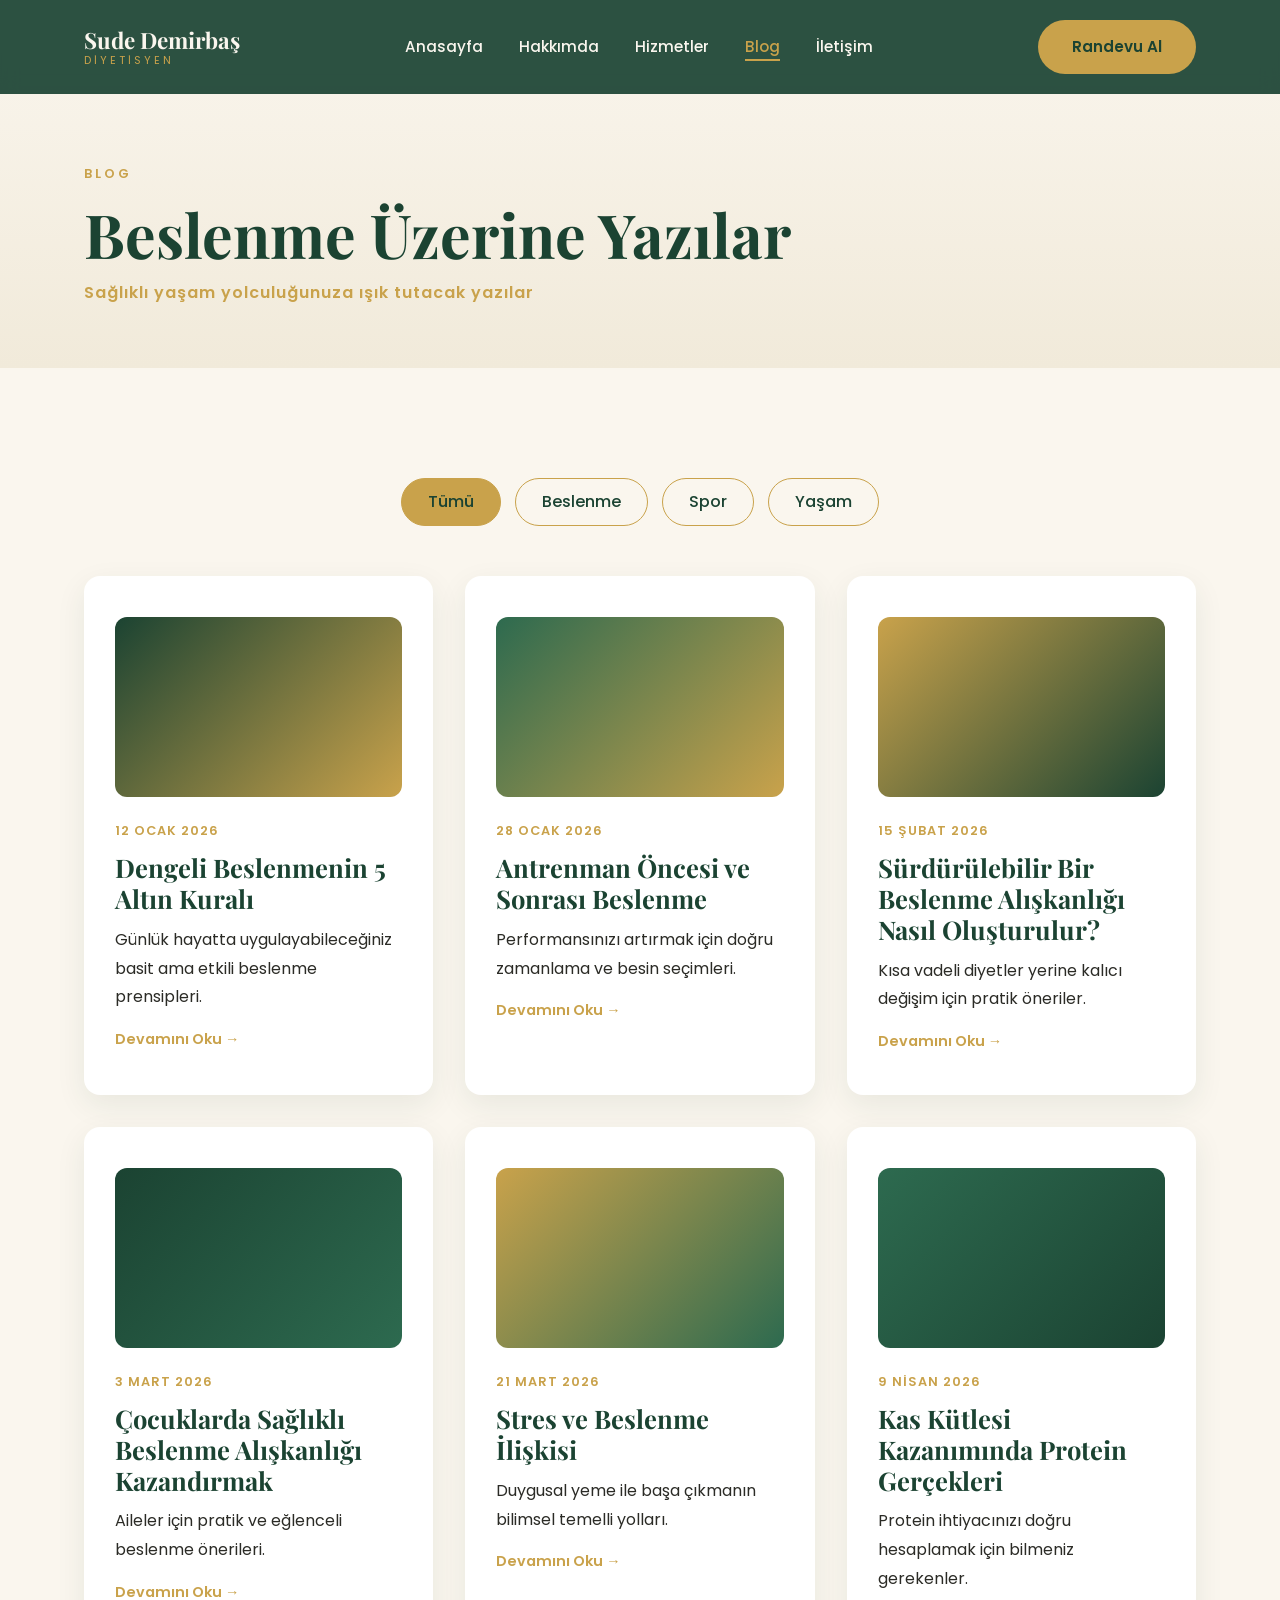
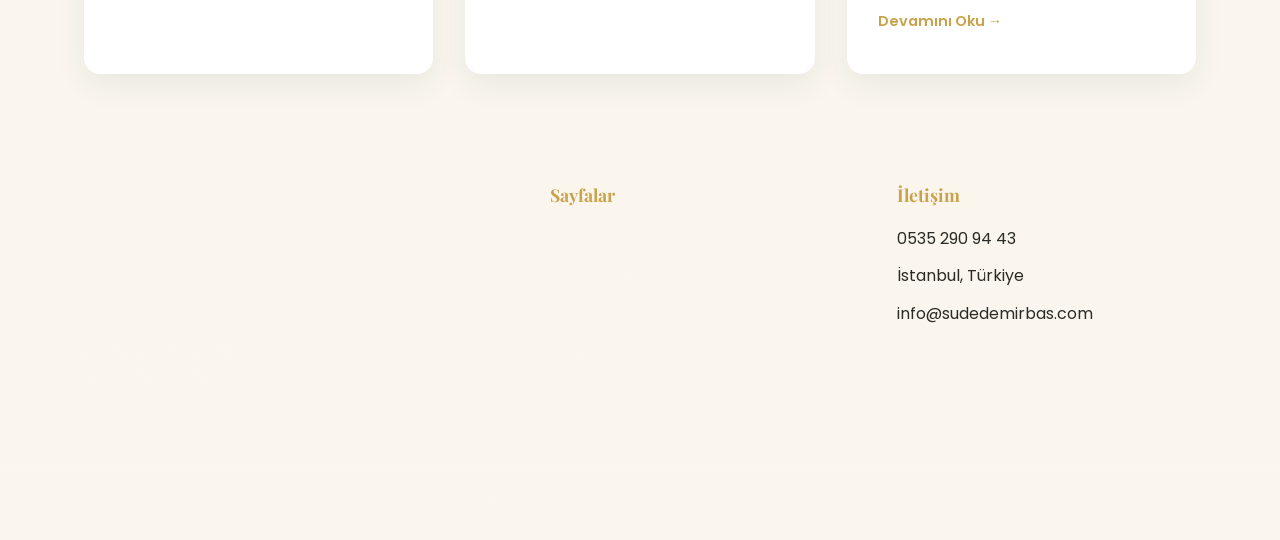
==== blog.html @ 2c1750d7 "İlk sürüm: Sude Demirbaş diyetisyen web sitesi HTML/CSS/JS ile hazırlanan çok sayfalı diyetisyen tan" ====
<!DOCTYPE html>
<html lang="tr">
<head>
  <meta charset="UTF-8">
  <meta name="viewport" content="width=device-width, initial-scale=1.0">
  <title>Blog | Sude Demirbaş</title>
  <meta name="description" content="Beslenme, spor ve sağlıklı yaşam üzerine yazılar.">
  <link rel="preconnect" href="https://fonts.googleapis.com">
  <link rel="preconnect" href="https://fonts.gstatic.com" crossorigin>
  <link href="https://fonts.googleapis.com/css2?family=Playfair+Display:wght@600;700;800&family=Poppins:wght@300;400;500;600;700&display=swap" rel="stylesheet">
  <link rel="stylesheet" href="css/style.css">
</head>
<body data-page="blog">
  <header id="site-header" class="site-header"></header>
  <main>
    <section class="page-hero reveal">
      <div class="container">
        <span class="eyebrow">Blog</span>
        <h1>Beslenme Üzerine Yazılar</h1>
        <p class="page-hero-desc">Sağlıklı yaşam yolculuğunuza ışık tutacak yazılar</p>
      </div>
    </section>

    <section class="section blog-section">
      <div class="container">
        <div class="blog-filters reveal">
          <button class="filter-btn active" data-filter="all">Tümü</button>
          <button class="filter-btn" data-filter="beslenme">Beslenme</button>
          <button class="filter-btn" data-filter="spor">Spor</button>
          <button class="filter-btn" data-filter="yasam">Yaşam</button>
        </div>
        <div class="grid grid-3 blog-grid">
          <article class="card blog-card reveal" data-category="beslenme">
            <div class="blog-thumb blog-thumb--1"></div>
            <span class="blog-date">12 Ocak 2026</span>
            <h3>Dengeli Beslenmenin 5 Altın Kuralı</h3>
            <p>Günlük hayatta uygulayabileceğiniz basit ama etkili beslenme prensipleri.</p>
            <a href="#" class="card-link">Devamını Oku →</a>
          </article>
          <article class="card blog-card reveal" data-category="spor">
            <div class="blog-thumb blog-thumb--2"></div>
            <span class="blog-date">28 Ocak 2026</span>
            <h3>Antrenman Öncesi ve Sonrası Beslenme</h3>
            <p>Performansınızı artırmak için doğru zamanlama ve besin seçimleri.</p>
            <a href="#" class="card-link">Devamını Oku →</a>
          </article>
          <article class="card blog-card reveal" data-category="yasam">
            <div class="blog-thumb blog-thumb--3"></div>
            <span class="blog-date">15 Şubat 2026</span>
            <h3>Sürdürülebilir Bir Beslenme Alışkanlığı Nasıl Oluşturulur?</h3>
            <p>Kısa vadeli diyetler yerine kalıcı değişim için pratik öneriler.</p>
            <a href="#" class="card-link">Devamını Oku →</a>
          </article>
          <article class="card blog-card reveal" data-category="beslenme">
            <div class="blog-thumb blog-thumb--4"></div>
            <span class="blog-date">3 Mart 2026</span>
            <h3>Çocuklarda Sağlıklı Beslenme Alışkanlığı Kazandırmak</h3>
            <p>Aileler için pratik ve eğlenceli beslenme önerileri.</p>
            <a href="#" class="card-link">Devamını Oku →</a>
          </article>
          <article class="card blog-card reveal" data-category="yasam">
            <div class="blog-thumb blog-thumb--5"></div>
            <span class="blog-date">21 Mart 2026</span>
            <h3>Stres ve Beslenme İlişkisi</h3>
            <p>Duygusal yeme ile başa çıkmanın bilimsel temelli yolları.</p>
            <a href="#" class="card-link">Devamını Oku →</a>
          </article>
          <article class="card blog-card reveal" data-category="spor">
            <div class="blog-thumb blog-thumb--6"></div>
            <span class="blog-date">9 Nisan 2026</span>
            <h3>Kas Kütlesi Kazanımında Protein Gerçekleri</h3>
            <p>Protein ihtiyacınızı doğru hesaplamak için bilmeniz gerekenler.</p>
            <a href="#" class="card-link">Devamını Oku →</a>
          </article>
        </div>
      </div>
    </section>
  </main>
  <footer id="site-footer"></footer>
  <script src="js/script.js" defer></script>
</body>
</html>
---- css/style.css ----
/* ============ DESIGN TOKENS ============ */
:root {
  --color-primary: #1B4332;
  --color-primary-light: #2D6A4F;
  --color-gold: #C9A24B;
  --color-cream: #FAF6EE;
  --color-text: #2B2B26;
  --color-white: #FFFFFF;
  --font-heading: 'Playfair Display', serif;
  --font-body: 'Poppins', sans-serif;
  --radius: 16px;
  --shadow-soft: 0 10px 30px rgba(27, 67, 50, 0.08);
  --shadow-strong: 0 20px 45px rgba(27, 67, 50, 0.18);
  --transition: 0.3s ease;
  --container-width: 1160px;
}

/* ============ RESET ============ */
*, *::before, *::after { box-sizing: border-box; margin: 0; padding: 0; }
html { scroll-behavior: smooth; }
body {
  font-family: var(--font-body);
  color: var(--color-text);
  background: var(--color-cream);
  line-height: 1.6;
  overflow-x: hidden;
}
img { max-width: 100%; display: block; }
a { text-decoration: none; color: inherit; }
ul { list-style: none; }
button { font: inherit; cursor: pointer; border: none; background: none; }
input, textarea { font: inherit; }

/* ============ TYPOGRAPHY ============ */
h1, h2, h3, h4 { font-family: var(--font-heading); color: var(--color-primary); line-height: 1.2; font-weight: 700; }
h1 { font-size: clamp(2.4rem, 5vw, 3.8rem); }
h2 { font-size: clamp(1.9rem, 4vw, 2.7rem); }
h3 { font-size: clamp(1.3rem, 3vw, 1.6rem); }
p { line-height: 1.8; color: var(--color-text); }

/* ============ LAYOUT ============ */
.container { max-width: var(--container-width); margin: 0 auto; padding: 0 24px; }
.section { padding: 110px 0; }
.section--alt { background: var(--color-white); }
.section-title-wrap { text-align: center; max-width: 640px; margin: 0 auto 60px; }
.eyebrow { display: inline-block; text-transform: uppercase; letter-spacing: 3px; color: var(--color-gold); font-size: 0.8rem; font-weight: 600; margin-bottom: 14px; }
.divider-gold { width: 60px; height: 3px; background: var(--color-gold); margin: 18px auto 0; border-radius: 3px; }
.grid { display: grid; gap: 32px; }
.grid-3 { grid-template-columns: repeat(3, 1fr); }
.grid-2 { grid-template-columns: repeat(2, 1fr); }

/* ============ BUTTONS ============ */
.btn { display: inline-flex; align-items: center; gap: 10px; padding: 15px 34px; border-radius: 50px; font-weight: 600; font-size: 0.95rem; transition: var(--transition); }
.btn-primary { background: var(--color-gold); color: var(--color-primary); }
.btn-primary:hover { background: var(--color-primary); color: var(--color-white); transform: translateY(-3px); box-shadow: var(--shadow-strong); }
.btn-outline { border: 2px solid var(--color-gold); color: var(--color-primary); }
.btn-outline:hover { background: var(--color-gold); color: var(--color-primary); transform: translateY(-3px); }
.btn-light { border: 2px solid rgba(250,246,238,0.6); color: var(--color-cream); }
.btn-light:hover { background: var(--color-cream); color: var(--color-primary); }

/* ============ CARDS ============ */
.card { background: var(--color-white); border-radius: var(--radius); padding: 40px 30px; box-shadow: var(--shadow-soft); transition: var(--transition); border: 1px solid transparent; }
.card:hover { transform: translateY(-10px); border-color: var(--color-gold); box-shadow: var(--shadow-strong); }
.card-icon { width: 56px; height: 56px; border-radius: 50%; background: rgba(201,162,75,0.12); display: flex; align-items: center; justify-content: center; margin-bottom: 22px; color: var(--color-gold); }
.card-icon svg { width: 26px; height: 26px; }
.card-link { display: inline-block; margin-top: 16px; color: var(--color-gold); font-weight: 600; font-size: 0.9rem; }

/* ============ REVEAL ANIMATION ============ */
.reveal { opacity: 0; transform: translateY(36px); transition: opacity 0.8s ease, transform 0.8s ease; }
.reveal.is-visible { opacity: 1; transform: translateY(0); }

/* ============ HEADER ============ */
.site-header { position: fixed; top: 0; left: 0; width: 100%; z-index: 1000; background: rgba(27,67,50,0.92); backdrop-filter: blur(8px); transition: var(--transition); }
.site-header.scrolled { box-shadow: var(--shadow-strong); }
.header-inner { display: flex; align-items: center; justify-content: space-between; padding: 20px 24px; transition: var(--transition); }
.logo { display: flex; flex-direction: column; line-height: 1.1; }
.logo-name { font-family: var(--font-heading); font-size: 1.4rem; color: var(--color-cream); font-weight: 700; }
.logo-tag { font-size: 0.68rem; letter-spacing: 3px; text-transform: uppercase; color: var(--color-gold); margin-top: 2px; }
.nav-list { display: flex; gap: 36px; }
.nav-list a { color: var(--color-cream); font-size: 0.95rem; font-weight: 500; position: relative; padding-bottom: 4px; }
.nav-list a::after { content: ''; position: absolute; left: 0; bottom: 0; width: 0; height: 2px; background: var(--color-gold); transition: var(--transition); }
.nav-list a:hover::after, .nav-list a.active::after { width: 100%; }
.nav-list a.active { color: var(--color-gold); }
.header-actions { display: flex; align-items: center; gap: 20px; }
.nav-toggle { display: none; flex-direction: column; gap: 5px; width: 28px; }
.nav-toggle span { display: block; height: 2px; background: var(--color-cream); border-radius: 2px; transition: var(--transition); }
.nav-toggle.open span:nth-child(1) { transform: translateY(7px) rotate(45deg); }
.nav-toggle.open span:nth-child(2) { opacity: 0; }
.nav-toggle.open span:nth-child(3) { transform: translateY(-7px) rotate(-45deg); }

@media (max-width: 860px) {
  .nav-toggle { display: flex; }
  .nav-list { position: fixed; top: 0; right: -100%; width: 78%; max-width: 320px; height: 100vh; background: var(--color-primary); flex-direction: column; padding: 120px 36px; gap: 28px; transition: right 0.4s ease; }
  .nav-list.open { right: 0; }
}

/* ============ FOOTER ============ */
.site-footer { background: var(--color-primary); color: var(--color-cream); padding: 80px 0 0; }
.footer-grid { display: grid; grid-template-columns: 1.4fr 1fr 1fr; gap: 48px; padding-bottom: 56px; }
.footer-brand .logo-name { color: var(--color-cream); }
.footer-desc { margin-top: 16px; color: rgba(250,246,238,0.75); max-width: 320px; }
.footer-heading { font-family: var(--font-heading); font-size: 1.1rem; color: var(--color-gold); margin-bottom: 20px; }
.footer-links li { margin-bottom: 12px; }
.footer-links a { color: rgba(250,246,238,0.8); transition: var(--transition); }
.footer-links a:hover { color: var(--color-gold); }
.footer-social { display: flex; gap: 14px; margin-top: 20px; }
.footer-social a { width: 40px; height: 40px; border-radius: 50%; border: 1px solid rgba(250,246,238,0.3); display: flex; align-items: center; justify-content: center; transition: var(--transition); color: var(--color-cream); }
.footer-social a:hover { background: var(--color-gold); border-color: var(--color-gold); color: var(--color-primary); }
.footer-bottom { border-top: 1px solid rgba(250,246,238,0.15); padding: 24px 0; text-align: center; font-size: 0.85rem; color: rgba(250,246,238,0.6); }

@media (max-width: 760px) {
  .footer-grid { grid-template-columns: 1fr; }
  .grid-3, .grid-2 { grid-template-columns: 1fr; }
}

/* ============ HERO ============ */
.hero { min-height: 100vh; display: flex; align-items: center; padding-top: 100px; background: linear-gradient(180deg, var(--color-cream) 0%, #F1EADA 100%); position: relative; overflow: hidden; }
.hero-inner { display: grid; grid-template-columns: 1.1fr 0.9fr; gap: 60px; align-items: center; }
.hero-desc { margin: 24px 0 36px; max-width: 480px; font-size: 1.05rem; }
.hero-actions { display: flex; gap: 18px; flex-wrap: wrap; }
.hero-visual { display: flex; justify-content: center; position: relative; }
.hero-portrait { width: 340px; height: 340px; border-radius: 50%; background: linear-gradient(135deg, var(--color-primary), var(--color-primary-light)); display: flex; align-items: center; justify-content: center; box-shadow: var(--shadow-strong); border: 6px solid var(--color-white); }
.hero-portrait-initial { font-family: var(--font-heading); font-size: 5rem; color: var(--color-gold); }
.hero-badge { position: absolute; bottom: 10px; left: 0; background: var(--color-white); border-radius: var(--radius); padding: 16px 24px; box-shadow: var(--shadow-strong); text-align: center; }
.hero-badge strong { display: block; font-family: var(--font-heading); font-size: 1.6rem; color: var(--color-gold); }
.hero-badge span { font-size: 0.75rem; color: var(--color-text); }

/* ============ STATS ============ */
.stats-grid { text-align: center; }
.stat-number { font-family: var(--font-heading); font-size: 3rem; color: var(--color-primary); }
.stat-plus { font-family: var(--font-heading); font-size: 2rem; color: var(--color-gold); }
.stat p { margin-top: 8px; text-transform: uppercase; letter-spacing: 2px; font-size: 0.8rem; }

/* ============ TESTIMONIALS ============ */
.testimonial-text { font-style: italic; margin-bottom: 20px; }
.testimonial-author { font-weight: 600; color: var(--color-gold); }

/* ============ CTA BAND ============ */
.cta-band { background: var(--color-primary); padding: 90px 0; text-align: center; }
.cta-inner h2 { color: var(--color-cream); }
.cta-inner p { color: rgba(250,246,238,0.8); margin: 16px 0 32px; }

@media (max-width: 900px) {
  .hero-inner { grid-template-columns: 1fr; text-align: center; }
  .hero-actions { justify-content: center; }
  .hero-visual { margin-top: 40px; }
}

/* ============ PAGE HERO (inner pages) ============ */
.page-hero { padding: 160px 0 60px; background: linear-gradient(180deg, var(--color-cream), #F1EADA); text-align: left; }
.page-hero-desc { color: var(--color-gold); font-weight: 600; letter-spacing: 1px; margin-top: 8px; }

/* ============ ABOUT ============ */
.about-intro-grid { display: grid; grid-template-columns: 0.8fr 1.2fr; gap: 60px; align-items: center; }
.about-portrait-circle { width: 300px; height: 300px; margin: 0 auto; }
.about-text p { margin-top: 20px; }

/* ============ TIMELINE ============ */
.timeline { max-width: 760px; margin: 0 auto; border-left: 2px solid var(--color-gold); padding-left: 40px; }
.timeline-item { position: relative; margin-bottom: 44px; }
.timeline-item::before { content: ''; position: absolute; left: -46px; top: 4px; width: 12px; height: 12px; border-radius: 50%; background: var(--color-gold); border: 3px solid var(--color-cream); }
.timeline-year { display: inline-block; font-family: var(--font-heading); color: var(--color-gold); font-size: 1.1rem; margin-bottom: 6px; }
.timeline-content h3 { margin-bottom: 8px; }

/* ============ BADGES ============ */
.badge-list { display: flex; flex-wrap: wrap; gap: 14px; justify-content: center; }
.badge { background: var(--color-white); border: 1px solid var(--color-gold); color: var(--color-primary); padding: 10px 22px; border-radius: 50px; font-size: 0.9rem; font-weight: 500; box-shadow: var(--shadow-soft); }

/* ============ PHILOSOPHY ============ */
.philosophy-inner { max-width: 700px; margin: 0 auto; text-align: center; }
.philosophy-inner h2 { margin: 16px 0 24px; }

@media (max-width: 860px) {
  .about-intro-grid { grid-template-columns: 1fr; text-align: center; }
  .timeline { padding-left: 30px; }
  .timeline-item::before { left: -36px; }
}

/* ============ PROCESS ============ */
.process-grid { text-align: center; }
.process-number { display: block; font-family: var(--font-heading); font-size: 2.2rem; color: var(--color-gold); margin-bottom: 12px; }

/* ============ BLOG ============ */
.blog-filters { display: flex; justify-content: center; gap: 14px; margin-bottom: 50px; flex-wrap: wrap; }
.filter-btn { padding: 10px 26px; border-radius: 50px; border: 1px solid var(--color-gold); color: var(--color-primary); background: transparent; font-weight: 500; transition: var(--transition); }
.filter-btn.active, .filter-btn:hover { background: var(--color-gold); color: var(--color-primary); }
.blog-thumb { height: 180px; border-radius: calc(var(--radius) - 4px); margin-bottom: 20px; background: linear-gradient(135deg, var(--color-primary), var(--color-gold)); }
.blog-thumb--2 { background: linear-gradient(135deg, var(--color-primary-light), var(--color-gold)); }
.blog-thumb--3 { background: linear-gradient(135deg, var(--color-gold), var(--color-primary)); }
.blog-thumb--4 { background: linear-gradient(135deg, var(--color-primary), var(--color-primary-light)); }
.blog-thumb--5 { background: linear-gradient(135deg, var(--color-gold), var(--color-primary-light)); }
.blog-thumb--6 { background: linear-gradient(135deg, var(--color-primary-light), var(--color-primary)); }
.blog-date { color: var(--color-gold); font-size: 0.8rem; font-weight: 600; letter-spacing: 1px; text-transform: uppercase; }
.blog-card h3 { margin: 10px 0 12px; }

/* ============ CONTACT ============ */
.contact-grid { display: grid; grid-template-columns: 0.8fr 1.2fr; gap: 60px; }
.contact-list { margin-top: 30px; display: flex; flex-direction: column; gap: 24px; }
.contact-list li { display: flex; gap: 16px; align-items: flex-start; }
.contact-icon { width: 44px; height: 44px; border-radius: 50%; background: rgba(201,162,75,0.12); color: var(--color-gold); display: flex; align-items: center; justify-content: center; flex-shrink: 0; }
.contact-icon svg { width: 20px; height: 20px; }
.contact-list strong { display: block; margin-bottom: 4px; color: var(--color-primary); }
.contact-map { margin-top: 36px; height: 180px; border-radius: var(--radius); background: repeating-linear-gradient(45deg, #EFE7D3, #EFE7D3 10px, #E7DEC8 10px, #E7DEC8 20px); display: flex; align-items: center; justify-content: center; color: var(--color-primary); font-weight: 600; }

.contact-form { background: var(--color-white); padding: 44px; border-radius: var(--radius); box-shadow: var(--shadow-soft); }
.form-group { margin: 22px 0; display: flex; flex-direction: column; gap: 8px; }
.form-group label { font-size: 0.9rem; font-weight: 600; color: var(--color-primary); }
.form-group input, .form-group textarea { padding: 14px 16px; border: 1px solid #E2D9C4; border-radius: 10px; background: var(--color-cream); transition: var(--transition); }
.form-group input:focus, .form-group textarea:focus { outline: none; border-color: var(--color-gold); background: var(--color-white); }
.form-error { color: #B3441E; font-size: 0.8rem; min-height: 16px; }
.form-success { margin-top: 18px; padding: 14px 18px; border-radius: 10px; background: rgba(45,106,79,0.12); color: var(--color-primary-light); font-weight: 500; display: none; }
.form-success.visible { display: block; }

@media (max-width: 900px) {
  .contact-grid { grid-template-columns: 1fr; }
}
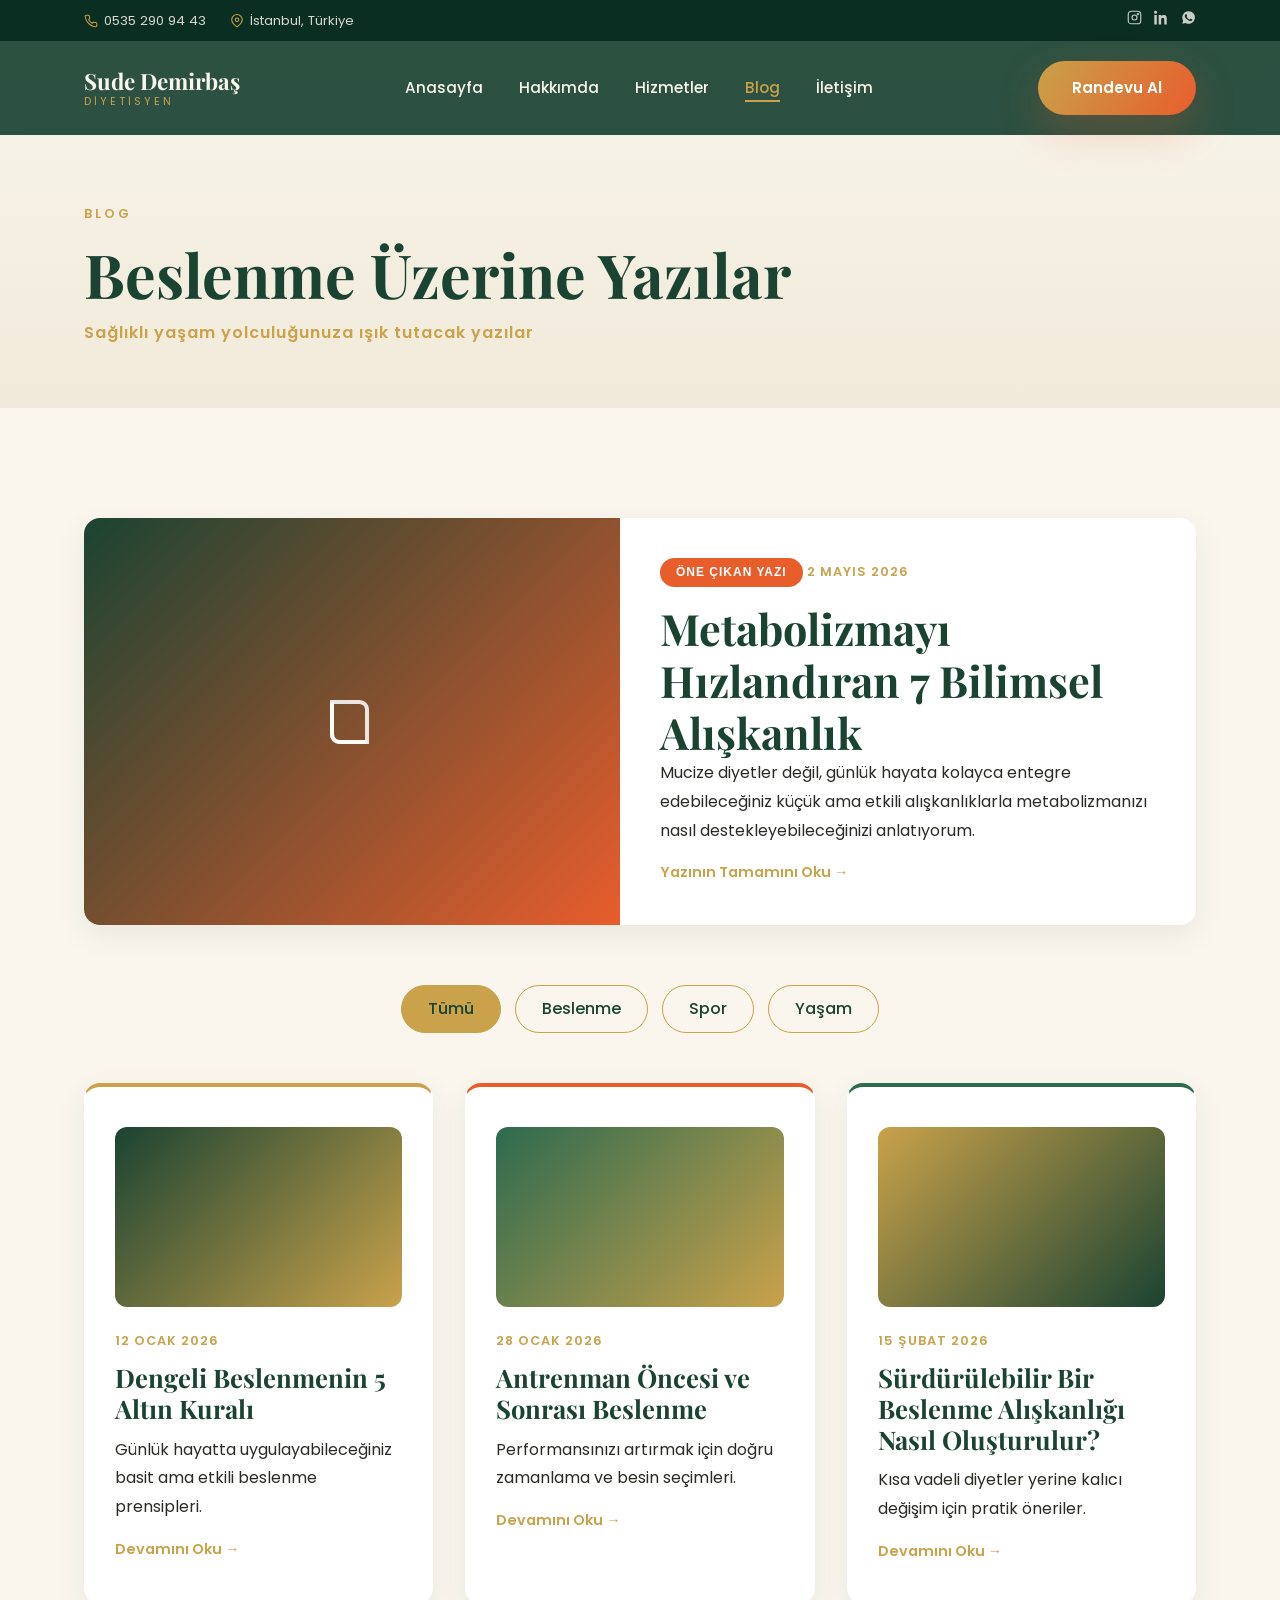
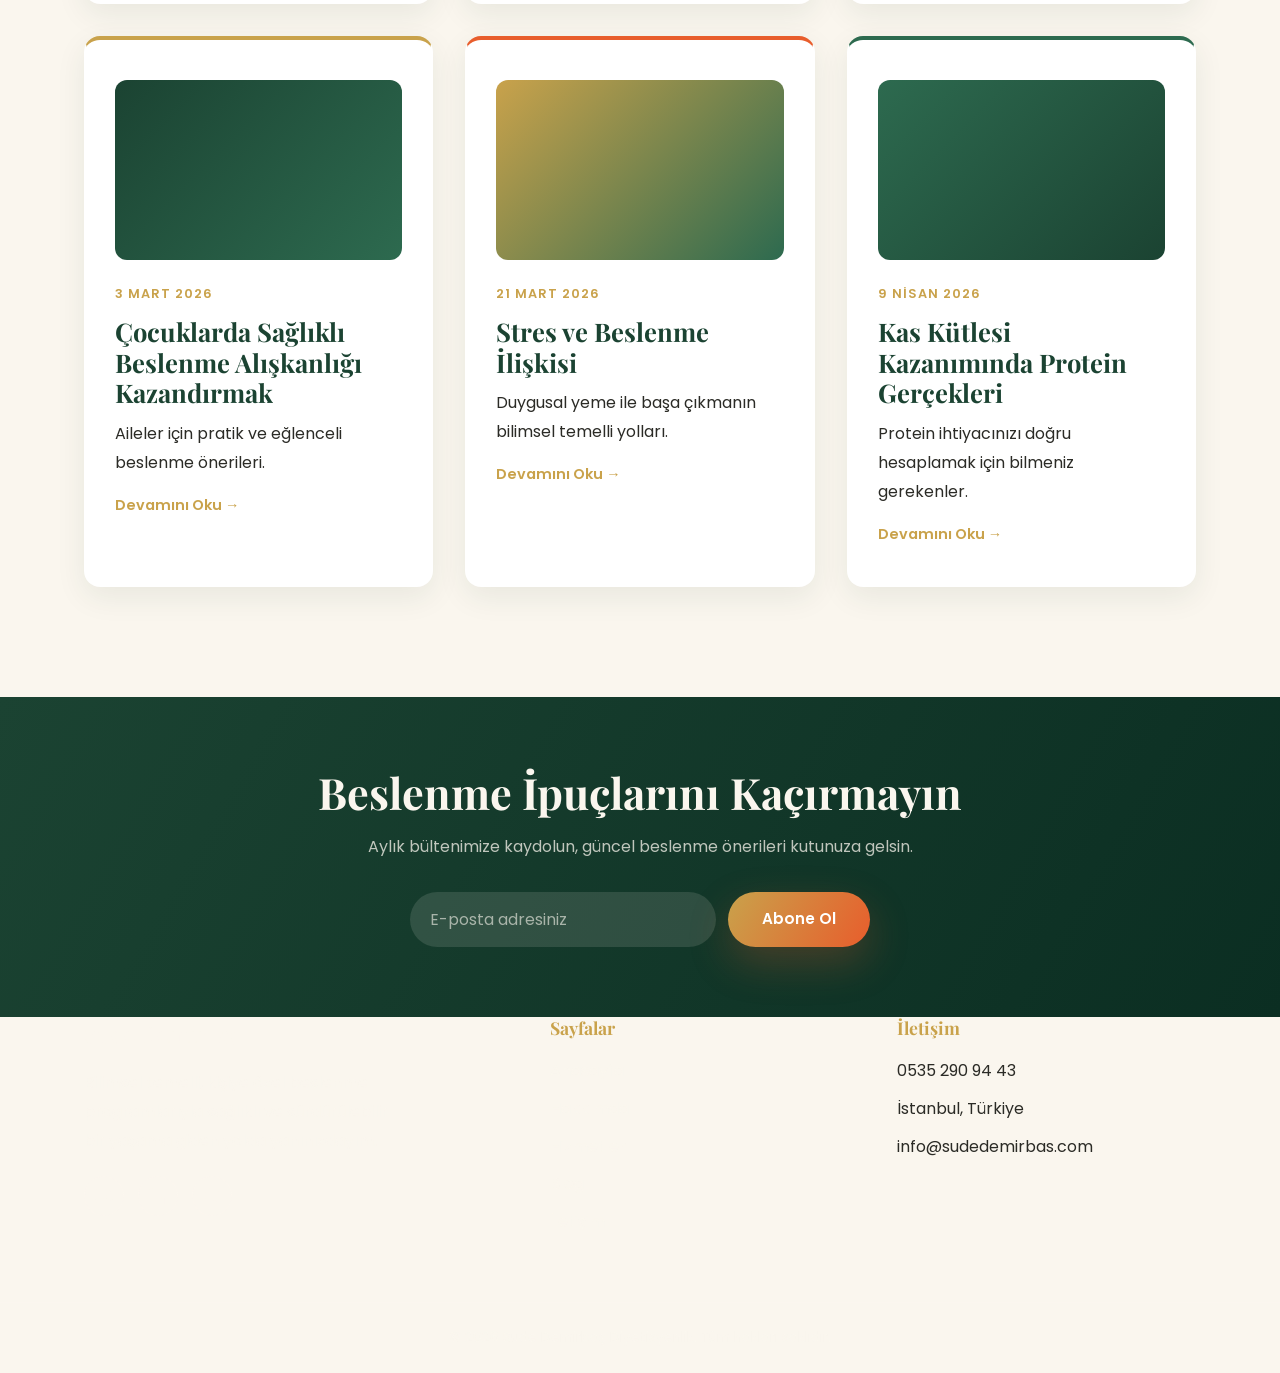
==== commit eb9d467a: "feat: daha canlı ve zengin görsel tasarım Altın+mercan vurgu renkleri, üst bilgi çubuğu, fiyat paket" ====
--- a/blog.html
+++ b/blog.html
@@ -23,6 +23,18 @@
 
     <section class="section blog-section">
       <div class="container">
+        <div class="featured-post reveal">
+          <div class="featured-post-thumb">
+            <svg viewBox="0 0 24 24" fill="none" stroke="currentColor" stroke-width="1.6"><path d="M4 4h11a3 3 0 013 3v13H7a3 3 0 01-3-3V4z"/><path d="M4 4v13a3 3 0 003 3h11"/></svg>
+          </div>
+          <div class="featured-post-body">
+            <span class="featured-tag">Öne Çıkan Yazı</span>
+            <span class="blog-date">2 Mayıs 2026</span>
+            <h2>Metabolizmayı Hızlandıran 7 Bilimsel Alışkanlık</h2>
+            <p>Mucize diyetler değil, günlük hayata kolayca entegre edebileceğiniz küçük ama etkili alışkanlıklarla metabolizmanızı nasıl destekleyebileceğinizi anlatıyorum.</p>
+            <a href="#" class="card-link">Yazının Tamamını Oku →</a>
+          </div>
+        </div>
         <div class="blog-filters reveal">
           <button class="filter-btn active" data-filter="all">Tümü</button>
           <button class="filter-btn" data-filter="beslenme">Beslenme</button>
@@ -75,6 +87,18 @@
         </div>
       </div>
     </section>
+
+    <section class="newsletter-band reveal">
+      <div class="container">
+        <h2>Beslenme İpuçlarını Kaçırmayın</h2>
+        <p>Aylık bültenimize kaydolun, güncel beslenme önerileri kutunuza gelsin.</p>
+        <form class="newsletter-form">
+          <input type="email" placeholder="E-posta adresiniz" required>
+          <button type="submit" class="btn btn-primary">Abone Ol</button>
+        </form>
+        <p class="newsletter-success">Aboneliğiniz alındı, teşekkürler!</p>
+      </div>
+    </section>
   </main>
   <footer id="site-footer"></footer>
   <script src="js/script.js" defer></script>
--- a/css/style.css
+++ b/css/style.css
@@ -1,8 +1,13 @@
 /* ============ DESIGN TOKENS ============ */
 :root {
   --color-primary: #1B4332;
+  --color-primary-deep: #0B2E22;
   --color-primary-light: #2D6A4F;
   --color-gold: #C9A24B;
+  --color-gold-light: #E4C077;
+  --color-accent: #E85D2C;
+  --color-accent-light: #FF8C61;
+  --color-blush: #FDEDE4;
   --color-cream: #FAF6EE;
   --color-text: #2B2B26;
   --color-white: #FFFFFF;
@@ -11,6 +16,7 @@
   --radius: 16px;
   --shadow-soft: 0 10px 30px rgba(27, 67, 50, 0.08);
   --shadow-strong: 0 20px 45px rgba(27, 67, 50, 0.18);
+  --shadow-color-pop: 0 16px 40px rgba(232, 93, 44, 0.25);
   --transition: 0.3s ease;
   --container-width: 1160px;
 }
@@ -51,7 +57,7 @@
 
 /* ============ BUTTONS ============ */
 .btn { display: inline-flex; align-items: center; gap: 10px; padding: 15px 34px; border-radius: 50px; font-weight: 600; font-size: 0.95rem; transition: var(--transition); }
-.btn-primary { background: var(--color-gold); color: var(--color-primary); }
+.btn-primary { background: linear-gradient(120deg, var(--color-gold), var(--color-accent)); color: var(--color-white); box-shadow: var(--shadow-color-pop); }
 .btn-primary:hover { background: var(--color-primary); color: var(--color-white); transform: translateY(-3px); box-shadow: var(--shadow-strong); }
 .btn-outline { border: 2px solid var(--color-gold); color: var(--color-primary); }
 .btn-outline:hover { background: var(--color-gold); color: var(--color-primary); transform: translateY(-3px); }
@@ -114,7 +120,7 @@
 }
 
 /* ============ HERO ============ */
-.hero { min-height: 100vh; display: flex; align-items: center; padding-top: 100px; background: linear-gradient(180deg, var(--color-cream) 0%, #F1EADA 100%); position: relative; overflow: hidden; }
+.hero { min-height: 100vh; display: flex; align-items: center; padding-top: 150px; background: linear-gradient(180deg, var(--color-cream) 0%, #F1EADA 100%); position: relative; overflow: hidden; }
 .hero-inner { display: grid; grid-template-columns: 1.1fr 0.9fr; gap: 60px; align-items: center; }
 .hero-desc { margin: 24px 0 36px; max-width: 480px; font-size: 1.05rem; }
 .hero-actions { display: flex; gap: 18px; flex-wrap: wrap; }
@@ -147,7 +153,7 @@
 }
 
 /* ============ PAGE HERO (inner pages) ============ */
-.page-hero { padding: 160px 0 60px; background: linear-gradient(180deg, var(--color-cream), #F1EADA); text-align: left; }
+.page-hero { padding: 200px 0 60px; background: linear-gradient(180deg, var(--color-cream), #F1EADA); text-align: left; }
 .page-hero-desc { color: var(--color-gold); font-weight: 600; letter-spacing: 1px; margin-top: 8px; }
 
 /* ============ ABOUT ============ */
@@ -214,3 +220,120 @@
 @media (max-width: 900px) {
   .contact-grid { grid-template-columns: 1fr; }
 }
+
+/* ============ VIBRANT ACCENTS & DECORATIVE ELEMENTS ============ */
+.text-gradient { background: linear-gradient(120deg, var(--color-gold), var(--color-accent)); -webkit-background-clip: text; background-clip: text; color: transparent; }
+
+.blob { position: absolute; border-radius: 50%; filter: blur(60px); opacity: 0.35; z-index: 0; pointer-events: none; }
+.blob--gold { background: var(--color-gold); }
+.blob--accent { background: var(--color-accent); }
+.blob--green { background: var(--color-primary-light); }
+
+.hero { position: relative; }
+.hero .blob-1 { width: 320px; height: 320px; top: -60px; right: 8%; }
+.hero .blob-2 { width: 260px; height: 260px; bottom: -40px; left: 4%; }
+.hero-inner, .hero .eyebrow, .hero h1, .hero-desc, .hero-actions, .hero-visual { position: relative; z-index: 1; }
+
+/* ============ TOPBAR ============ */
+.topbar { background: var(--color-primary-deep); color: rgba(250,246,238,0.85); font-size: 0.82rem; overflow: hidden; transition: max-height 0.3s ease, padding 0.3s ease, opacity 0.3s ease; max-height: 44px; }
+.topbar-inner { display: flex; justify-content: space-between; align-items: center; padding: 10px 24px; gap: 16px; flex-wrap: wrap; }
+.topbar-left { display: flex; gap: 24px; flex-wrap: wrap; }
+.topbar-item { display: inline-flex; align-items: center; gap: 6px; }
+.topbar-item svg { width: 14px; height: 14px; color: var(--color-gold); }
+.topbar-social { display: flex; gap: 12px; }
+.topbar-social a { color: rgba(250,246,238,0.8); transition: var(--transition); }
+.topbar-social a:hover { color: var(--color-accent-light); }
+.site-header.scrolled .topbar { max-height: 0; padding: 0; opacity: 0; }
+
+@media (max-width: 760px) {
+  .topbar-left { display: none; }
+  .topbar-inner { justify-content: center; }
+}
+
+/* ============ COLORED CARD ACCENTS ============ */
+.card { border-top: 4px solid var(--color-gold); }
+.grid-3 .card:nth-child(3n+2) { border-top-color: var(--color-accent); }
+.grid-3 .card:nth-child(3n+3) { border-top-color: var(--color-primary-light); }
+
+/* ============ TRUST STRIP ============ */
+.trust-strip { padding: 30px 0; background: var(--color-primary); }
+.trust-strip .container { display: flex; flex-wrap: wrap; justify-content: center; gap: 14px; }
+.trust-pill { display: inline-flex; align-items: center; gap: 8px; padding: 10px 20px; border-radius: 50px; background: rgba(250,246,238,0.08); color: var(--color-cream); font-size: 0.85rem; font-weight: 500; border: 1px solid rgba(201,162,75,0.35); }
+.trust-pill svg { width: 16px; height: 16px; color: var(--color-gold); }
+
+/* ============ PRICING ============ */
+.pricing-grid { align-items: stretch; }
+.pricing-card { background: var(--color-white); border-radius: var(--radius); padding: 44px 32px; box-shadow: var(--shadow-soft); border: 2px solid transparent; border-top: 2px solid transparent; text-align: center; display: flex; flex-direction: column; transition: var(--transition); position: relative; }
+.pricing-card:hover { transform: translateY(-8px); box-shadow: var(--shadow-strong); }
+.pricing-card--featured { border-color: var(--color-accent); background: linear-gradient(180deg, var(--color-white), var(--color-blush)); }
+.pricing-badge { position: absolute; top: -14px; left: 50%; transform: translateX(-50%); background: var(--color-accent); color: var(--color-white); padding: 6px 18px; border-radius: 50px; font-size: 0.75rem; font-weight: 700; letter-spacing: 1px; text-transform: uppercase; box-shadow: var(--shadow-color-pop); }
+.pricing-name { margin-bottom: 6px; }
+.pricing-sub { color: var(--color-gold); font-weight: 600; font-size: 0.85rem; margin-bottom: 22px; }
+.pricing-price { font-family: var(--font-heading); font-size: 2.6rem; color: var(--color-primary); margin-bottom: 4px; }
+.pricing-price span { font-size: 1rem; font-family: var(--font-body); color: var(--color-text); font-weight: 400; }
+.pricing-features { text-align: left; margin: 26px 0; flex-grow: 1; display: flex; flex-direction: column; gap: 14px; }
+.pricing-features li { display: flex; align-items: flex-start; gap: 10px; font-size: 0.92rem; }
+.pricing-features svg { width: 18px; height: 18px; color: var(--color-accent); flex-shrink: 0; margin-top: 2px; }
+
+/* ============ GALLERY STRIP ============ */
+.gallery-grid { display: grid; grid-template-columns: repeat(6, 1fr); gap: 16px; }
+.gallery-item { aspect-ratio: 1; border-radius: 14px; display: flex; align-items: center; justify-content: center; color: rgba(255,255,255,0.85); transition: var(--transition); }
+.gallery-item svg { width: 28px; height: 28px; }
+.gallery-item:hover { transform: scale(1.06); box-shadow: var(--shadow-strong); }
+.gallery-item:nth-child(1) { background: linear-gradient(135deg, var(--color-primary), var(--color-primary-light)); }
+.gallery-item:nth-child(2) { background: linear-gradient(135deg, var(--color-gold), var(--color-gold-light)); }
+.gallery-item:nth-child(3) { background: linear-gradient(135deg, var(--color-accent), var(--color-accent-light)); }
+.gallery-item:nth-child(4) { background: linear-gradient(135deg, var(--color-primary-light), var(--color-gold)); }
+.gallery-item:nth-child(5) { background: linear-gradient(135deg, var(--color-accent-light), var(--color-gold)); }
+.gallery-item:nth-child(6) { background: linear-gradient(135deg, var(--color-primary), var(--color-accent)); }
+
+@media (max-width: 760px) {
+  .gallery-grid { grid-template-columns: repeat(3, 1fr); }
+}
+
+/* ============ FAQ ACCORDION ============ */
+.faq-list { max-width: 780px; margin: 0 auto; display: flex; flex-direction: column; gap: 16px; }
+.faq-item { background: var(--color-white); border-radius: 14px; box-shadow: var(--shadow-soft); overflow: hidden; border: 1px solid transparent; transition: var(--transition); }
+.faq-item.open { border-color: var(--color-gold); }
+.faq-question { width: 100%; display: flex; justify-content: space-between; align-items: center; padding: 22px 26px; text-align: left; font-family: var(--font-heading); font-size: 1.05rem; color: var(--color-primary); }
+.faq-icon { flex-shrink: 0; width: 30px; height: 30px; border-radius: 50%; background: rgba(201,162,75,0.14); color: var(--color-gold); display: flex; align-items: center; justify-content: center; transition: var(--transition); margin-left: 16px; }
+.faq-item.open .faq-icon { background: var(--color-accent); color: var(--color-white); transform: rotate(45deg); }
+.faq-answer { max-height: 0; overflow: hidden; transition: max-height 0.35s ease; }
+.faq-answer p { padding: 0 26px 24px; color: var(--color-text); }
+.faq-item.open .faq-answer { max-height: 240px; }
+
+/* ============ NEWSLETTER BAND ============ */
+.newsletter-band { background: linear-gradient(120deg, var(--color-primary), var(--color-primary-deep)); padding: 70px 0; text-align: center; position: relative; overflow: hidden; }
+.newsletter-band h2 { color: var(--color-cream); }
+.newsletter-band p { color: rgba(250,246,238,0.75); margin: 14px 0 30px; }
+.newsletter-form { display: flex; gap: 12px; max-width: 460px; margin: 0 auto; flex-wrap: wrap; justify-content: center; }
+.newsletter-form input { flex: 1; min-width: 220px; padding: 15px 20px; border-radius: 50px; border: none; background: rgba(250,246,238,0.12); color: var(--color-cream); }
+.newsletter-form input::placeholder { color: rgba(250,246,238,0.6); }
+.newsletter-form input:focus { outline: 2px solid var(--color-gold); background: rgba(250,246,238,0.18); }
+.newsletter-success { margin-top: 16px; color: var(--color-gold-light); font-weight: 600; display: none; }
+.newsletter-success.visible { display: block; }
+
+/* ============ FEATURED BLOG POST ============ */
+.featured-post { display: grid; grid-template-columns: 1fr 1fr; gap: 40px; align-items: center; background: var(--color-white); border-radius: var(--radius); overflow: hidden; box-shadow: var(--shadow-soft); margin-bottom: 60px; }
+.featured-post-thumb { height: 100%; min-height: 280px; background: linear-gradient(135deg, var(--color-primary), var(--color-accent)); display: flex; align-items: center; justify-content: center; }
+.featured-post-thumb svg { width: 60px; height: 60px; color: rgba(255,255,255,0.85); }
+.featured-post-body { padding: 40px 44px 40px 0; }
+.featured-tag { display: inline-block; background: var(--color-accent); color: var(--color-white); padding: 5px 16px; border-radius: 50px; font-size: 0.75rem; font-weight: 700; text-transform: uppercase; letter-spacing: 1px; margin-bottom: 16px; }
+
+@media (max-width: 860px) {
+  .featured-post { grid-template-columns: 1fr; }
+  .featured-post-body { padding: 0 30px 36px; }
+  .featured-post-thumb { min-height: 200px; }
+}
+
+/* ============ WORKING HOURS ============ */
+.hours-card { margin-top: 36px; background: var(--color-white); border-radius: var(--radius); padding: 28px 30px; box-shadow: var(--shadow-soft); }
+.hours-card h3 { margin-bottom: 16px; }
+.hours-row { display: flex; justify-content: space-between; padding: 10px 0; border-bottom: 1px dashed #E2D9C4; font-size: 0.92rem; }
+.hours-row:last-child { border-bottom: none; }
+.hours-row span:last-child { color: var(--color-gold); font-weight: 600; }
+
+/* ============ PRESS / CREDENTIALS STRIP ============ */
+.press-strip { text-align: center; }
+.press-list { display: flex; flex-wrap: wrap; justify-content: center; gap: 40px; margin-top: 10px; opacity: 0.85; }
+.press-list span { font-family: var(--font-heading); font-size: 1.2rem; color: var(--color-primary); letter-spacing: 1px; }
